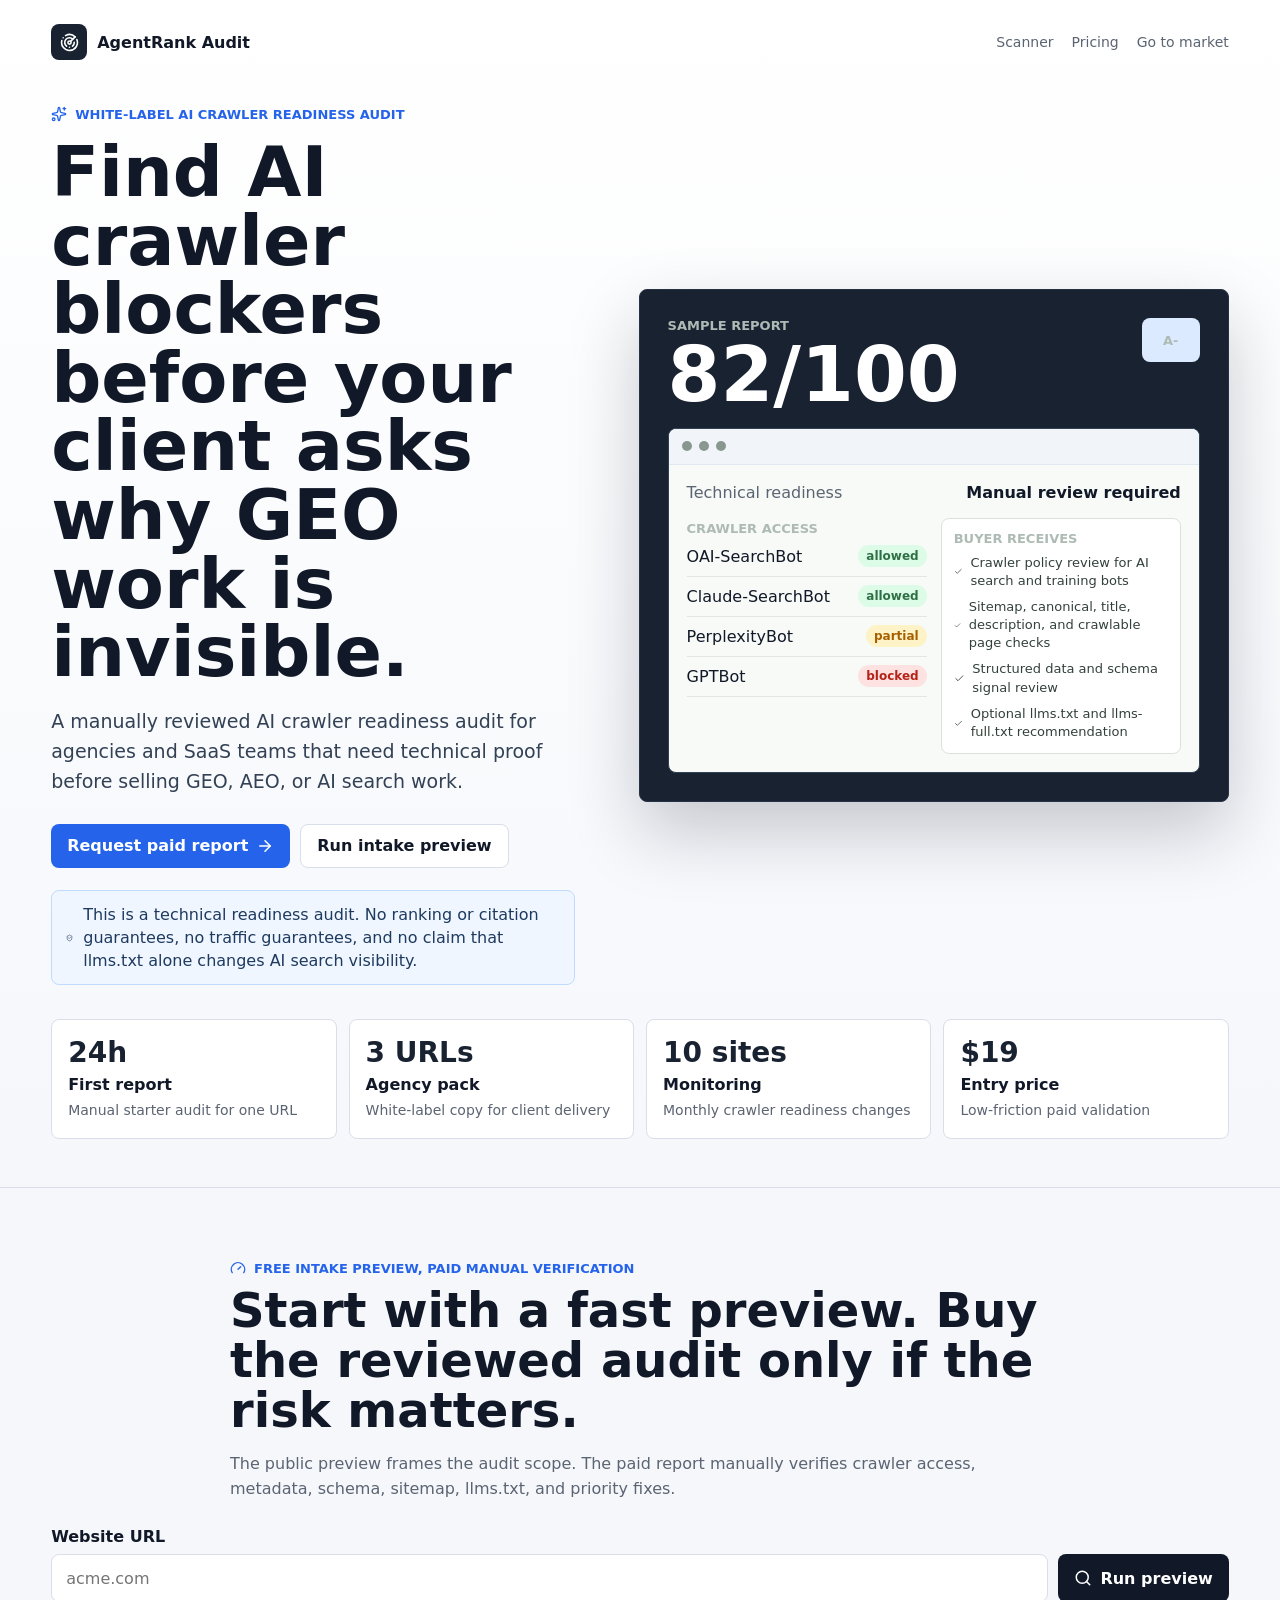
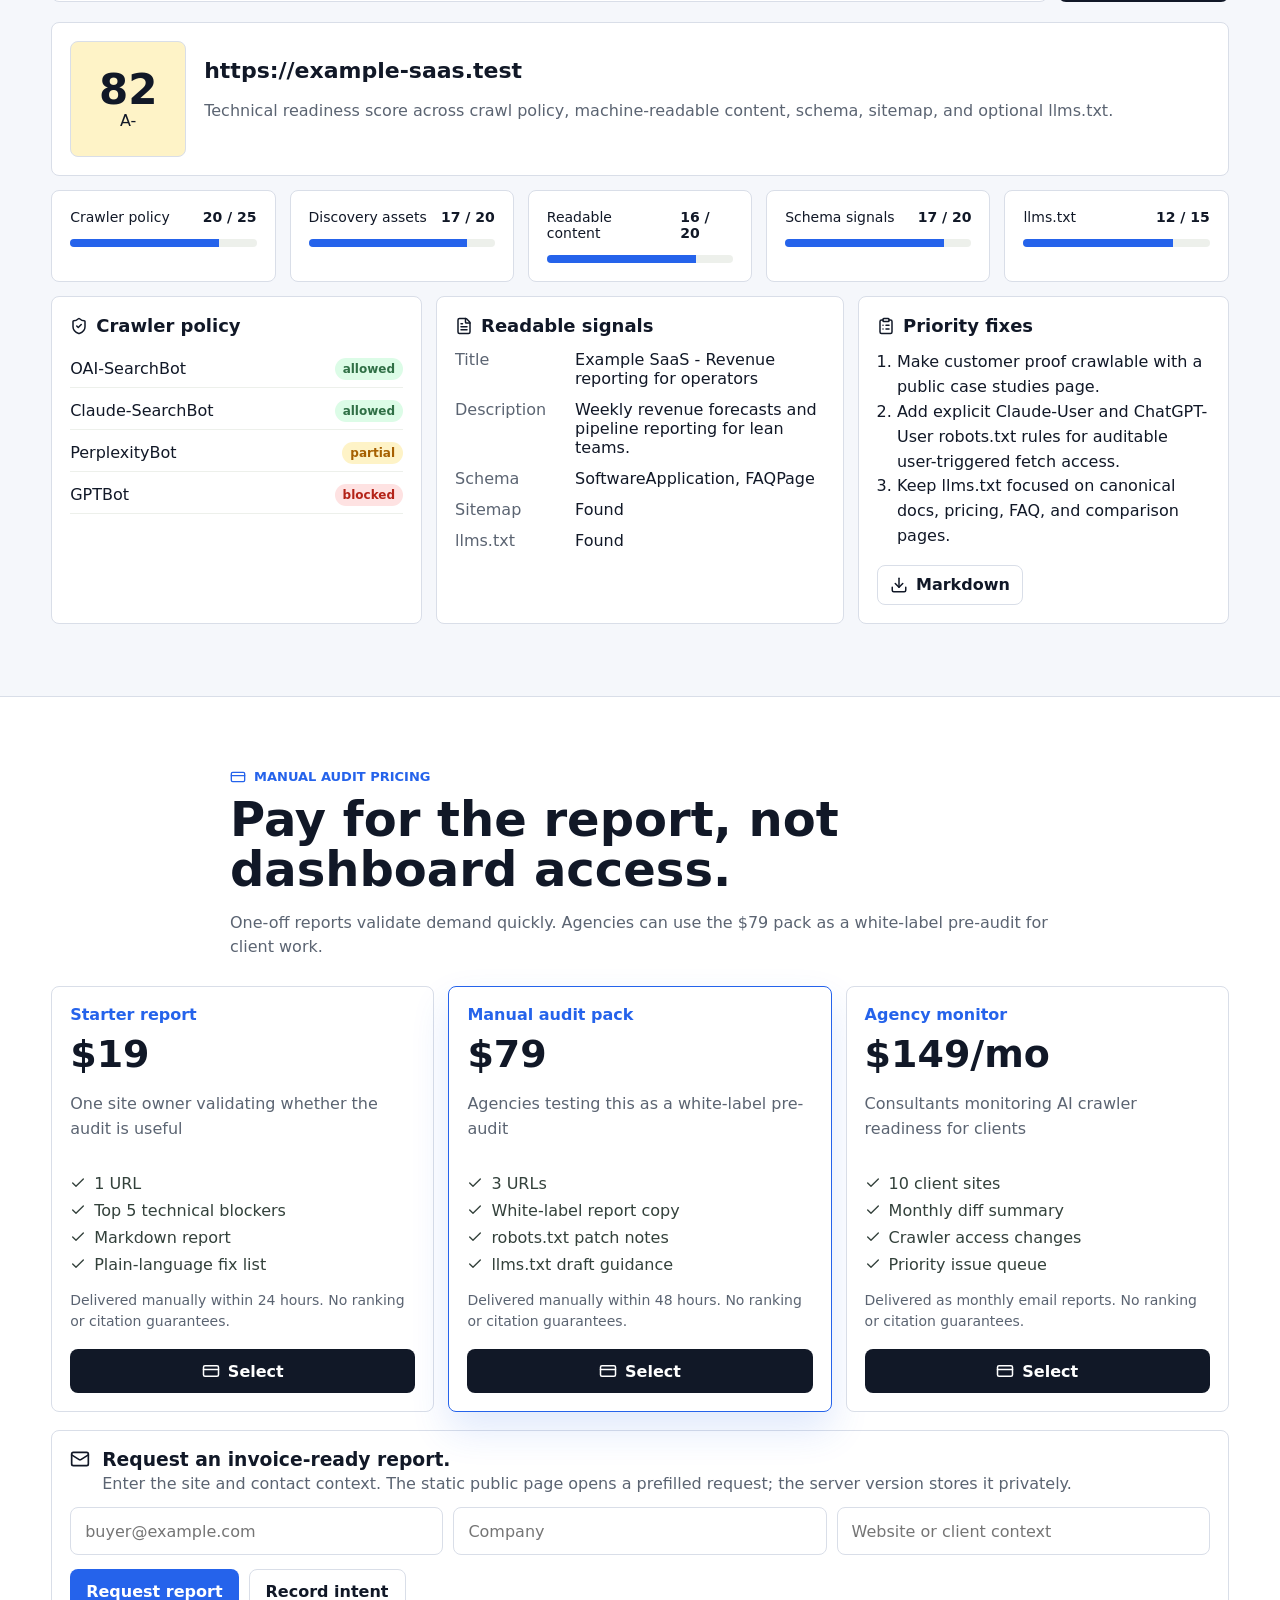
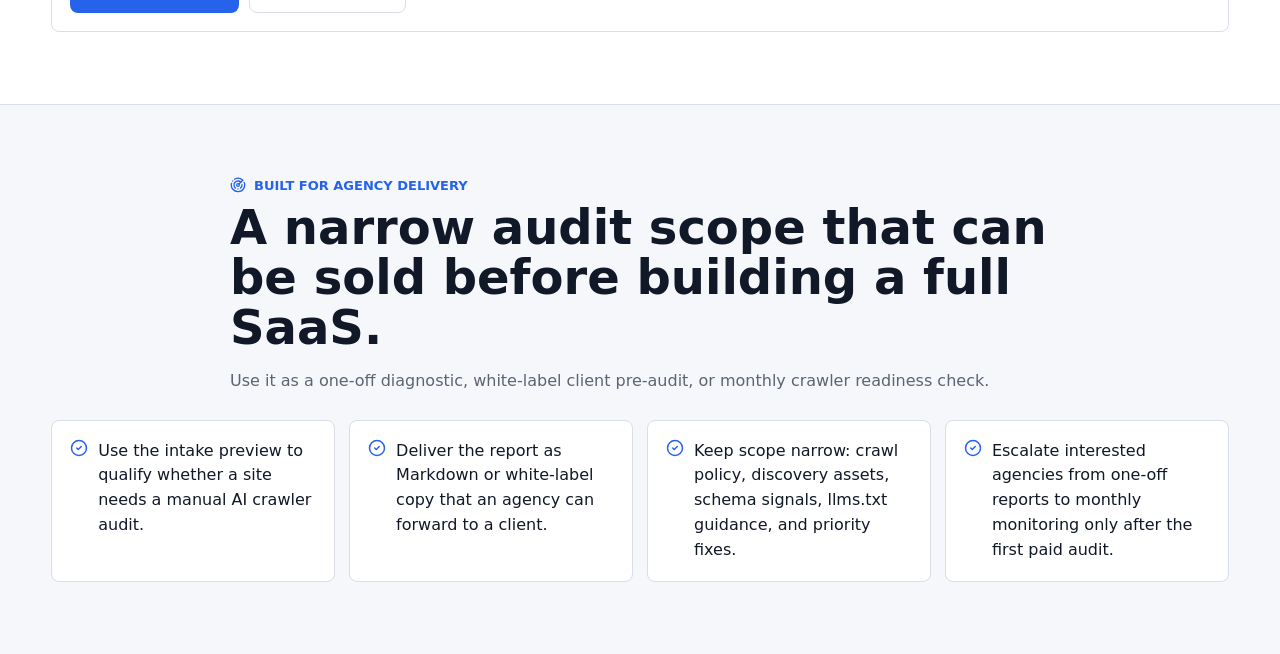
==== index.html @ 5a2e2918 "Refresh public audit landing page" ====
<!doctype html>
<html lang="en">
  <head>
    <meta charset="UTF-8" />
    <meta name="viewport" content="width=device-width, initial-scale=1.0" />
    <title>AgentRank Audit - AI Search Readiness Scanner</title>
    <meta
      name="description"
      content="Run a practical AI crawler readiness audit for robots.txt, sitemap.xml, llms.txt, structured data, and crawlable answer content."
    />
    <meta property="og:title" content="AgentRank Audit" />
    <meta
      property="og:description"
      content="A self-serve AI search readiness scanner for SaaS, agencies, and content teams."
    />
    <meta property="og:type" content="website" />
    <script type="module" crossorigin src="/assets/index-By9zzA5J.js"></script>
    <link rel="stylesheet" crossorigin href="/assets/index-tX-IzXAz.css">
  </head>
  <body>
    <div id="root"></div>
  </body>
</html>
---- assets/index-tX-IzXAz.css ----
:root{color:#111827;font-synthesis:none;text-rendering:optimizelegibility;--ink:#111827;--muted:#5b6472;--soft:#f5f7fb;--paper:#fff;--line:#d9dee8;--teal:#0d766e;--teal-dark:#095e58;--green:#2f6f45;--blue:#2563eb;--blue-soft:#dbeafe;--amber:#a65f00;--red:#b42318;--mint:#dcfce7;--sand:#fef3c7;--rose:#fee2e2;--slate:#182231;background:#f5f7fb;font-family:Inter,ui-sans-serif,system-ui,-apple-system,BlinkMacSystemFont,Segoe UI,sans-serif}*{box-sizing:border-box}html{scroll-behavior:smooth}body{background:var(--soft);min-width:320px;margin:0}button,input{font:inherit}button,.button{cursor:pointer;white-space:nowrap;border:0;border-radius:8px;justify-content:center;align-items:center;gap:8px;min-height:44px;padding:0 16px;font-weight:760;display:inline-flex}button{background:var(--ink);color:#fff}button:disabled{cursor:wait;opacity:.7}a{color:inherit;text-decoration:none}input{border:1px solid var(--line);background:#fff;border-radius:8px;width:100%;min-height:48px;padding:0 14px}input:focus{border-color:var(--teal);outline:3px solid #0d766e29}.hero-band,.scanner-band,.pricing-band,.operations-band{padding:24px clamp(18px,4vw,56px)}.hero-band{border-bottom:1px solid var(--line);background:linear-gradient(#fff 0%,#f5f7fb 100%);flex-direction:column;min-height:92vh;display:flex}.topbar,.hero-layout,.proof-strip,.scanner-band>*,.pricing-band>*,.operations-band>*{width:min(1180px,100%);margin-inline:auto}.topbar{justify-content:space-between;align-items:center;gap:18px;margin-bottom:46px;display:flex}.brand,.nav-actions,.eyebrow,.hero-actions,.disclaimer,.metric-top,.crawler-row,.report-section h3,.lead-panel-copy,.lead-actions,.channel-card,.preview-row,.deliverable-box p,.price-card li{align-items:center;display:flex}.brand{gap:10px;font-weight:850}.brand-mark{background:var(--slate);color:#fff;border-radius:8px;place-items:center;width:36px;height:36px;display:grid}.nav-actions{color:var(--muted);gap:18px;font-size:14px}.hero-layout{flex:1;grid-template-columns:minmax(0,.94fr) minmax(360px,1.06fr);align-items:center;gap:clamp(26px,5vw,64px);display:grid}.eyebrow{color:var(--blue);letter-spacing:0;text-transform:uppercase;gap:8px;font-size:13px;font-weight:820}.hero-copy h1{letter-spacing:0;max-width:780px;margin:16px 0 18px;font-size:clamp(42px,5.8vw,70px);line-height:.98}.hero-lead{color:#334155;max-width:690px;font-size:19px;line-height:1.58}.hero-actions{flex-wrap:wrap;gap:10px;margin-top:28px}.primary{background:var(--blue);color:#fff}.secondary{color:var(--ink);border:1px solid var(--line);background:#fff}.compact{min-height:40px;padding-inline:12px}.disclaimer{color:#1e3a5f;background:#eff6ff;border:1px solid #bfdbfe;border-radius:8px;gap:10px;max-width:700px;margin-top:22px;padding:12px 14px;line-height:1.45}.product-preview{background:var(--slate);color:#fff;border:1px solid #253144;border-radius:8px;min-width:0;padding:clamp(18px,3vw,28px);box-shadow:0 30px 70px #0f172a38}.preview-header{justify-content:space-between;align-items:flex-start;gap:18px;margin-bottom:18px;display:flex}.preview-header div{gap:8px;display:grid}.preview-header span,.preview-label{color:#aebbb5;text-transform:uppercase;font-size:13px;font-weight:800}.preview-header strong{font-size:clamp(48px,7vw,76px);line-height:.9}.grade{background:var(--blue-soft);color:#1d4ed8;border-radius:8px;place-items:center;min-width:58px;min-height:44px;display:grid}.preview-window{color:var(--ink);background:#f7faf6;border:1px solid #334155;border-radius:8px;overflow:hidden}.window-bar{background:#f1f5f9;border-bottom:1px solid #e2e8f0;align-items:center;gap:7px;height:36px;padding-inline:13px;display:flex}.window-bar span{background:#8a9790;border-radius:999px;width:10px;height:10px}.preview-body{padding:18px}.preview-title{justify-content:space-between;gap:14px;margin-bottom:16px;display:flex}.preview-title span{color:var(--muted)}.preview-grid{grid-template-columns:1fr 1fr;gap:14px;display:grid}.preview-row{border-bottom:1px solid #e2e7e1;justify-content:space-between;gap:12px;min-height:40px}.deliverable-box{background:#fff;border:1px solid #dbe2dc;border-radius:8px;gap:8px;padding:12px;display:grid}.deliverable-box p{color:#33413b;gap:8px;margin:0;font-size:13px;line-height:1.4}.proof-strip{grid-template-columns:repeat(4,minmax(0,1fr));gap:12px;margin-top:34px;padding-bottom:24px;display:grid}.proof-card,.metric-card,.report-section,.price-card,.lead-panel,.channel-card,.score-panel{border:1px solid var(--line);background:var(--paper);border-radius:8px}.proof-card{padding:16px}.proof-card strong{color:var(--slate);font-size:28px;display:block}.proof-card span{margin-top:6px;font-weight:820;display:block}.proof-card p,.section-heading p,.score-panel p,.price-card p,.delivery,.status-line,.checkout-note{color:var(--muted);line-height:1.55}.proof-card p{margin:6px 0 0;font-size:14px}.scanner-band,.pricing-band,.operations-band{padding-top:72px;padding-bottom:72px}.pricing-band{border-top:1px solid var(--line);border-bottom:1px solid var(--line);background:#fff}.section-heading{max-width:820px;margin-bottom:26px}h2{letter-spacing:0;margin:10px 0;font-size:clamp(30px,4.5vw,48px);line-height:1.04}.scan-form{margin-bottom:20px}.scan-form label{margin-bottom:8px;font-weight:760;display:block}.input-row{grid-template-columns:minmax(0,1fr) auto;gap:10px;display:grid}.error,.notice{align-items:center;gap:8px;margin:12px 0 0;display:flex}.error{color:var(--red)}.notice{color:#1d4ed8}.results-layout{gap:14px;display:grid}.score-panel{grid-template-columns:auto minmax(0,1fr);align-items:center;gap:18px;padding:18px;display:grid}.score-panel h3{overflow-wrap:anywhere;margin:0;font-size:22px}.score-ring{border:1px solid var(--line);border-radius:8px;align-content:center;place-items:center;width:116px;height:116px;display:grid}.score-ring strong{font-size:42px;line-height:1}.score-ring.good{background:var(--mint)}.score-ring.warn{background:var(--sand)}.score-ring.risk{background:var(--rose)}.breakdown-grid,.detail-grid,.pricing-grid,.channel-grid{gap:14px;display:grid}.breakdown-grid{grid-template-columns:repeat(5,minmax(0,1fr))}.metric-card,.report-section,.price-card,.channel-card{padding:18px}.metric-top{justify-content:space-between;gap:12px;font-size:14px}.meter{background:#edf0eb;border-radius:999px;height:8px;margin-top:14px;overflow:hidden}.meter span{background:var(--blue);height:100%;display:block}.detail-grid{grid-template-columns:1fr 1.1fr 1fr}.report-section h3{gap:8px;margin:0 0 14px;font-size:18px}.crawler-list{gap:4px;display:grid}.crawler-row{border-bottom:1px solid #edf0eb;justify-content:space-between;gap:10px;min-height:38px}.access{background:#edf0eb;border-radius:999px;padding:4px 8px;font-size:12px}.access.allowed{background:var(--mint);color:var(--green)}.access.blocked{background:var(--rose);color:var(--red)}.access.partial,.access.not_declared,.access.manual_check{background:var(--sand);color:var(--amber)}.signal-list{gap:12px;margin:0;display:grid}.signal-list div{grid-template-columns:108px minmax(0,1fr);gap:12px;display:grid}dt{color:var(--muted)}dd{overflow-wrap:anywhere;min-width:0;margin:0}.fix-list{margin:0 0 16px;padding-left:20px;line-height:1.55}.pricing-grid{grid-template-columns:repeat(3,minmax(0,1fr))}.price-card{align-content:start;gap:16px;display:grid}.price-card.featured{border-color:var(--blue);box-shadow:0 18px 38px #2563eb24}.plan-name{color:var(--blue);font-weight:840;display:block}.price-card strong{margin-top:8px;font-size:38px;display:block}.price-card ul{gap:8px;margin:0;padding:0;list-style:none;display:grid}.price-card li{color:#33413b;gap:8px}.delivery{margin:0;font-size:14px}.lead-panel{gap:14px;margin-top:18px;padding:18px;display:grid}.lead-panel-copy{align-items:flex-start;gap:12px}.lead-panel-copy h3{margin:0 0 4px}.lead-panel-copy p{color:var(--muted);margin:0}.lead-fields{grid-template-columns:repeat(3,minmax(0,1fr));gap:10px;display:grid}.lead-actions{flex-wrap:wrap;gap:10px}.status-line,.checkout-note{margin:0}.checkout-note{background:var(--sand);border:1px solid #e5c879;border-radius:8px;padding:12px}.channel-grid{grid-template-columns:repeat(4,minmax(0,1fr))}.channel-card{align-items:flex-start;gap:10px}.channel-card svg{color:var(--blue);flex:none}.channel-card p{margin:0;line-height:1.55}@media (width<=980px){.hero-layout,.detail-grid,.pricing-grid{grid-template-columns:1fr}.proof-strip,.breakdown-grid,.channel-grid{grid-template-columns:repeat(2,minmax(0,1fr))}}@media (width<=700px){.topbar,.nav-actions,.hero-actions,.disclaimer,.score-panel,.lead-panel-copy,.lead-actions{flex-direction:column;align-items:stretch}.nav-actions{gap:10px}.hero-copy h1{font-size:42px}.product-preview{padding:14px}.preview-header strong{font-size:48px}.preview-body{padding:14px}.preview-title{display:grid}.preview-grid,.proof-strip,.breakdown-grid,.channel-grid,.input-row,.lead-fields{grid-template-columns:1fr}.score-panel{display:flex}.score-ring{width:100%}.signal-list div{grid-template-columns:1fr;gap:4px}.button,button{width:100%}}
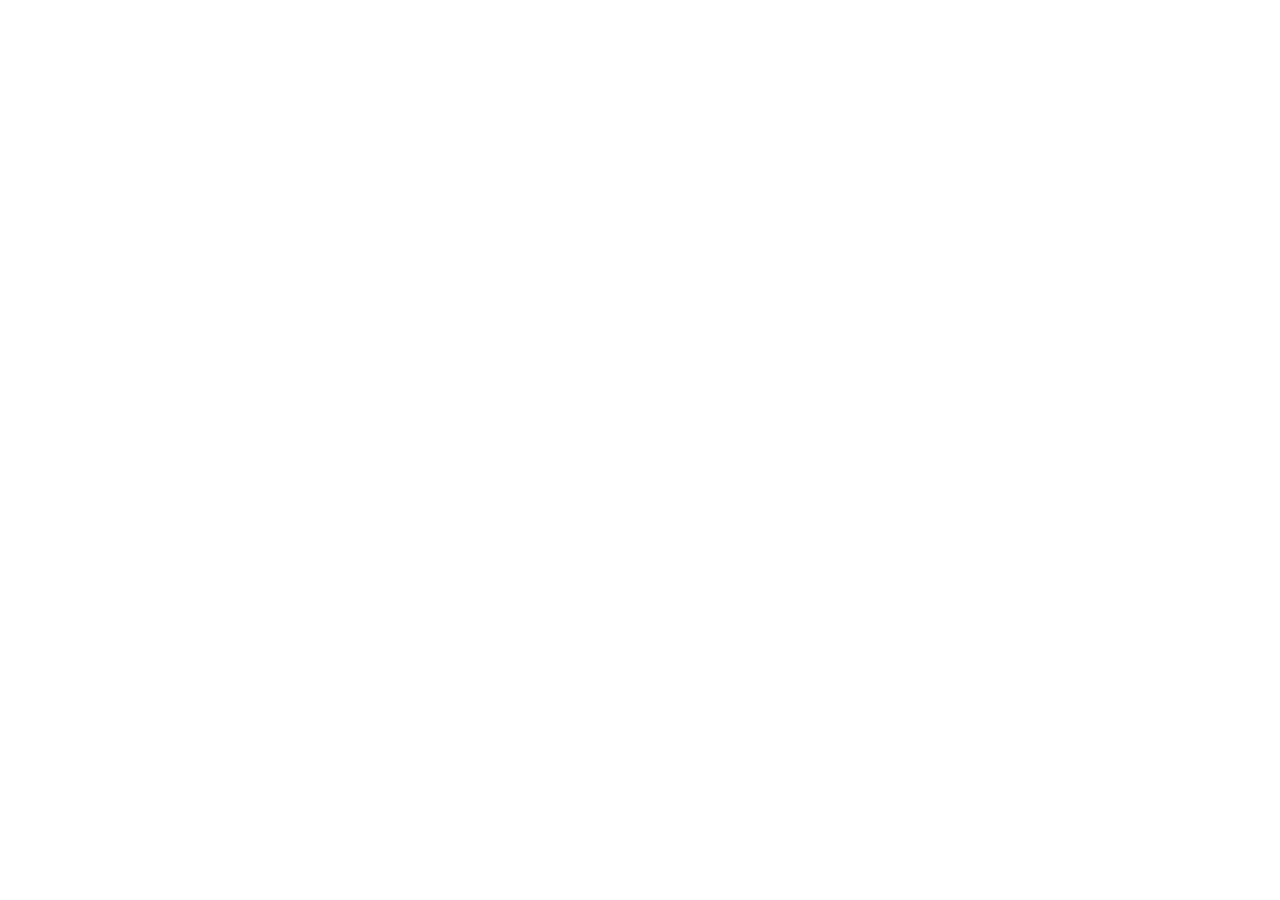
==== commit ef7e0384: "Fix GitHub Pages asset base" ====
--- a/index.html
+++ b/index.html
@@ -14,8 +14,8 @@
       content="A self-serve AI search readiness scanner for SaaS, agencies, and content teams."
     />
     <meta property="og:type" content="website" />
-    <script type="module" crossorigin src="/assets/index-By9zzA5J.js"></script>
-    <link rel="stylesheet" crossorigin href="/assets/index-tX-IzXAz.css">
+    <script type="module" crossorigin src="/agentrank-audit-site/assets/index-By9zzA5J.js"></script>
+    <link rel="stylesheet" crossorigin href="/agentrank-audit-site/assets/index-tX-IzXAz.css">
   </head>
   <body>
     <div id="root"></div>
